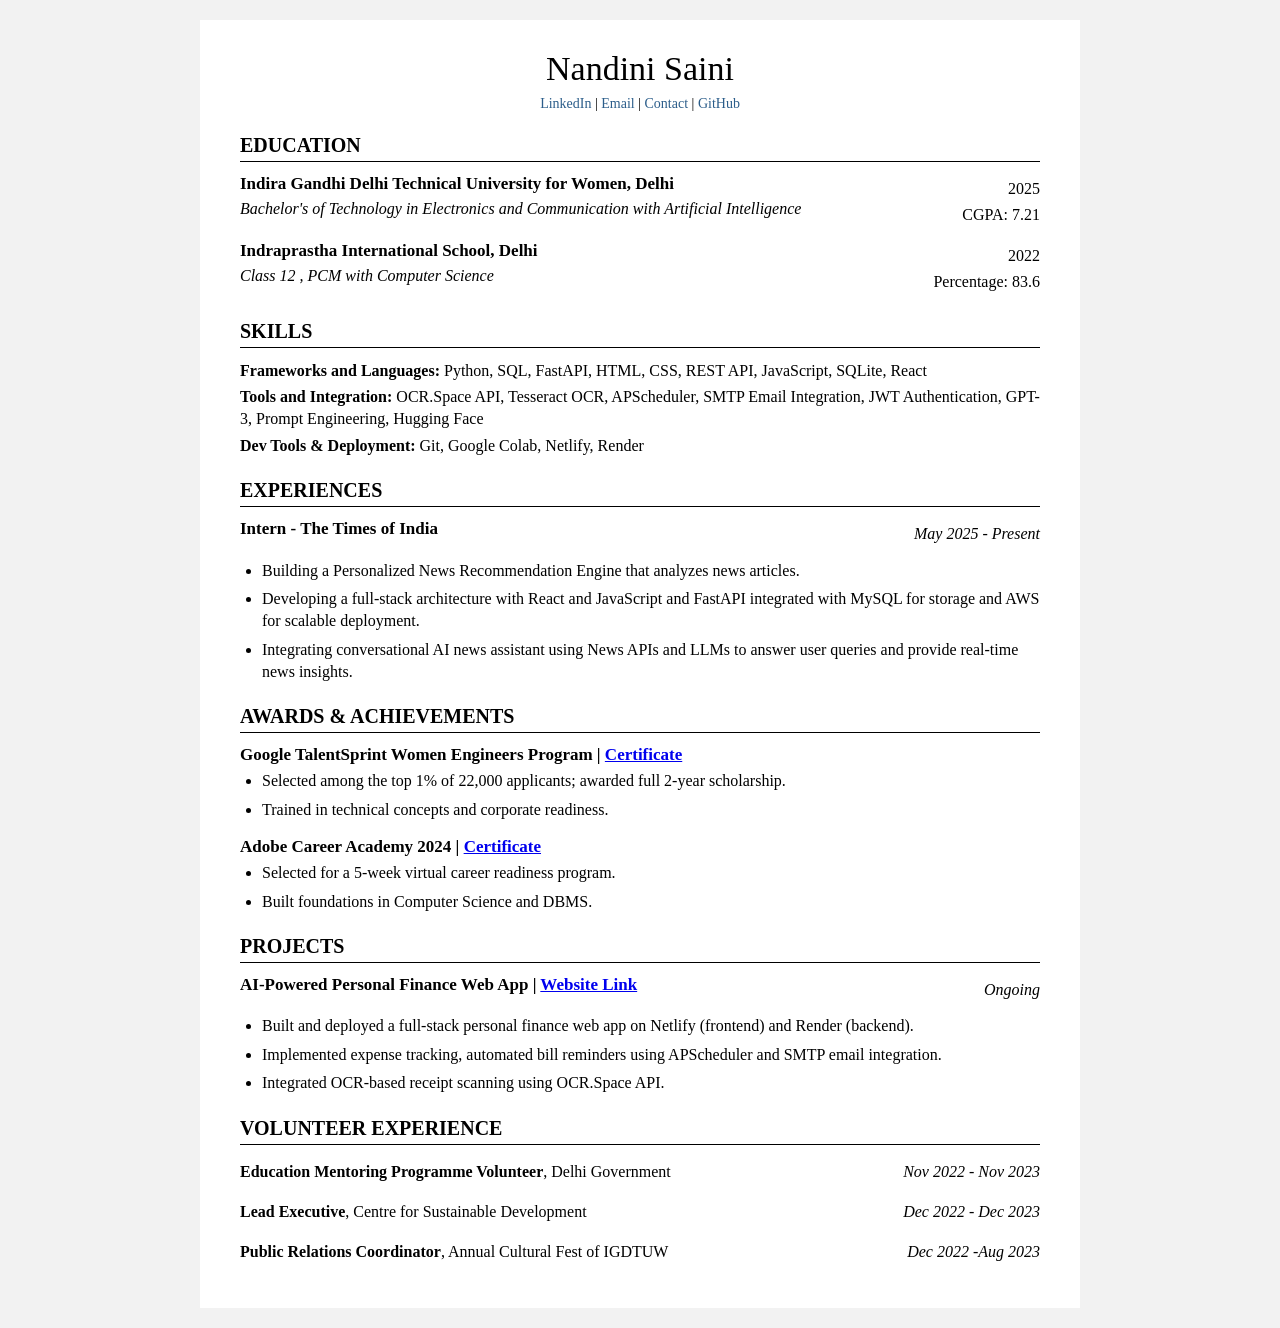
==== index.html @ 5398fb8a "Initial commit" ====
<!doctype html>
<html lang="en">
  <head>
    <meta charset="UTF-8" />
    <meta name="viewport" content="width=device-width, initial-scale=1.0" />
    <title>Resume</title>
    <link rel="stylesheet" href="styles.css" />
  </head>
  <body>
    <div class="resume">
      <header>
        <h1>Nandini Saini</h1>

        <div class="header_line">
          <a href="#">LinkedIn</a> | <a href="#">Email</a> |
          <a href="#">Contact</a> |
          <a href="#">GitHub</a>
        </div>
      </header>

      <section>
        <h2>Education</h2>

        <div class="item">
          <div class="left">
            <h3>Indira Gandhi Delhi Technical University for Women, Delhi</h3>
            <p>
              <i
                >Bachelor's of Technology in Electronics and Communication with
                Artificial Intelligence</i
              >
            </p>
          </div>

          <div class="right">
            <p>2025</p>
            <p>CGPA: 7.21</p>
          </div>
        </div>

        <div class="item">
          <div class="left">
            <h3>Indraprastha International School, Delhi</h3>
            <p><i>Class 12 , PCM with Computer Science</i></p>
          </div>

          <div class="right">
            <p>2022</p>
            <p>Percentage: 83.6</p>
          </div>
        </div>
      </section>

      <section>
        <h2>Skills</h2>

        <p>
          <b>Frameworks and Languages:</b>
          Python, SQL, FastAPI, HTML, CSS, REST API, JavaScript, SQLite, React
        </p>

        <p>
          <b>Tools and Integration:</b>
          OCR.Space API, Tesseract OCR, APScheduler, SMTP Email Integration, JWT
          Authentication, GPT-3, Prompt Engineering, Hugging Face
        </p>

        <p>
          <b>Dev Tools & Deployment:</b>
          Git, Google Colab, Netlify, Render
        </p>
      </section>

      <section>
        <h2>Experiences</h2>

        <div class="item">
          <div class="left">
            <h3>Intern - The Times of India</h3>
          </div>

          <div class="right">
            <p><i>May 2025 - Present</i></p>
          </div>
        </div>

        <ul>
          <li>
            Building a Personalized News Recommendation Engine that analyzes
            news articles.
          </li>

          <li>
            Developing a full-stack architecture with React and JavaScript and
            FastAPI integrated with MySQL for storage and AWS for scalable
            deployment.
          </li>

          <li>
            Integrating conversational AI news assistant using News APIs and
            LLMs to answer user queries and provide real-time news insights.
          </li>
        </ul>
      </section>

      <section>
        <h2>Awards & Achievements</h2>

        <h3>
          Google TalentSprint Women Engineers Program |
          <a href="#">Certificate</a>
        </h3>

        <ul>
          <li>
            Selected among the top 1% of 22,000 applicants; awarded full 2-year
            scholarship.
          </li>

          <li>Trained in technical concepts and corporate readiness.</li>
        </ul>

        <h3>
          Adobe Career Academy 2024 |
          <a href="#">Certificate</a>
        </h3>

        <ul>
          <li>Selected for a 5-week virtual career readiness program.</li>

          <li>Built foundations in Computer Science and DBMS.</li>
        </ul>
      </section>

      <section>
        <h2>Projects</h2>

        <div class="item">
          <div class="left">
            <h3>
              AI-Powered Personal Finance Web App |
              <a href="#">Website Link</a>
            </h3>
          </div>

          <div class="right">
            <p><i>Ongoing</i></p>
          </div>
        </div>

        <ul>
          <li>
            Built and deployed a full-stack personal finance web app on Netlify
            (frontend) and Render (backend).
          </li>

          <li>
            Implemented expense tracking, automated bill reminders using
            APScheduler and SMTP email integration.
          </li>

          <li>Integrated OCR-based receipt scanning using OCR.Space API.</li>
        </ul>
      </section>

      <section>
        <h2>Volunteer Experience</h2>

        <div class="item">
          <div class="left">
            <p>
              <b>Education Mentoring Programme Volunteer</b>, Delhi Government
            </p>
          </div>

          <div class="right">
            <p><i>Nov 2022 - Nov 2023</i></p>
          </div>
        </div>

        <div class="item">
          <div class="left">
            <p><b>Lead Executive</b>, Centre for Sustainable Development</p>
          </div>

          <div class="right">
            <p><i>Dec 2022 - Dec 2023</i></p>
          </div>
        </div>

        <div class="item">
          <div class="left">
            <p>
              <b>Public Relations Coordinator</b>, Annual Cultural Fest of
              IGDTUW
            </p>
          </div>

          <div class="right">
            <p><i>Dec 2022 -Aug 2023</i></p>
          </div>
        </div>
      </section>
    </div>
  </body>
</html>
---- styles.css ----
body {
  margin: 0;
  padding: 20px;
  background: #f2f2f2;
  font-family: "Times New Roman", serif;
}

.resume {
  width: 800px;
  margin: auto;
  background: white;
  padding: 30px 40px;
  color: #000;
}

header {
  text-align: center;
  margin-bottom: 20px;
}

header h1 {
  margin: 0;
  font-size: 34px;
  font-weight: normal;
}

.header_line {
  margin-top: 8px;
  font-size: 14px;
}

.header_line a {
  text-decoration: none;
  color: #2b5d8a;
}

section {
  margin-top: 22px;
}

section h2 {
  font-size: 20px;
  border-bottom: 1px solid #000;
  padding-bottom: 4px;
  margin-bottom: 12px;
  text-transform: uppercase;
}

.item {
  display: flex;
  justify-content: space-between;
  margin-bottom: 10px;
}

.right {
  text-align: right;
  min-width: 140px;
}

ul {
  margin-top: 5px;
  padding-left: 22px;
}

li {
  margin-bottom: 6px;
  line-height: 1.4;
}

h3 {
  margin: 0;
  font-size: 17px;
}

p {
  margin: 4px 0;
  line-height: 1.4;
}
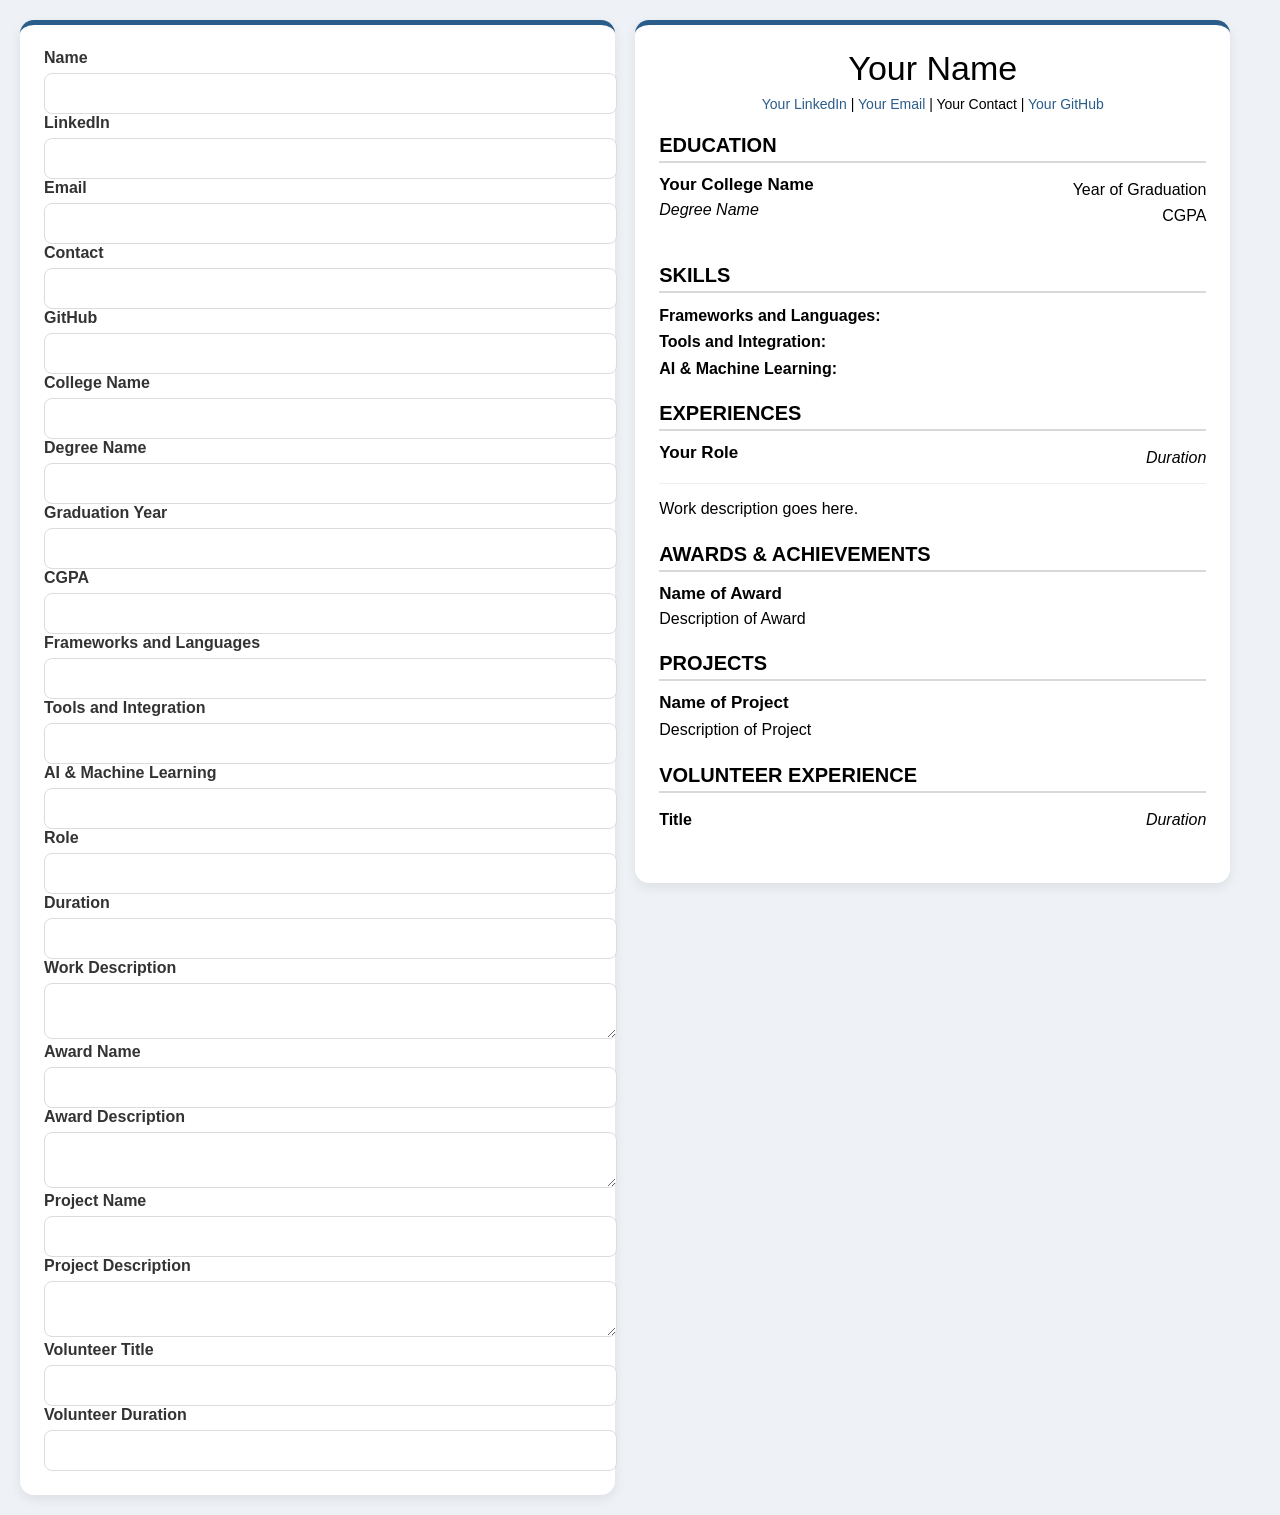
==== commit e248477e: "changed named to index" ====
--- a/index.html
+++ b/index.html
@@ -3,204 +3,251 @@
   <head>
     <meta charset="UTF-8" />
     <meta name="viewport" content="width=device-width, initial-scale=1.0" />
-    <title>Resume</title>
+    <title>Resume Builder</title>
     <link rel="stylesheet" href="styles.css" />
   </head>
   <body>
-    <div class="resume">
-      <header>
-        <h1>Nandini Saini</h1>
-
-        <div class="header_line">
-          <a href="#">LinkedIn</a> | <a href="#">Email</a> |
-          <a href="#">Contact</a> |
-          <a href="#">GitHub</a>
-        </div>
-      </header>
-
-      <section>
-        <h2>Education</h2>
-
-        <div class="item">
-          <div class="left">
-            <h3>Indira Gandhi Delhi Technical University for Women, Delhi</h3>
-            <p>
-              <i
-                >Bachelor's of Technology in Electronics and Communication with
-                Artificial Intelligence</i
-              >
-            </p>
-          </div>
-
-          <div class="right">
-            <p>2025</p>
-            <p>CGPA: 7.21</p>
-          </div>
-        </div>
-
-        <div class="item">
-          <div class="left">
-            <h3>Indraprastha International School, Delhi</h3>
-            <p><i>Class 12 , PCM with Computer Science</i></p>
-          </div>
-
-          <div class="right">
-            <p>2022</p>
-            <p>Percentage: 83.6</p>
-          </div>
-        </div>
-      </section>
-
-      <section>
-        <h2>Skills</h2>
-
-        <p>
-          <b>Frameworks and Languages:</b>
-          Python, SQL, FastAPI, HTML, CSS, REST API, JavaScript, SQLite, React
-        </p>
-
-        <p>
-          <b>Tools and Integration:</b>
-          OCR.Space API, Tesseract OCR, APScheduler, SMTP Email Integration, JWT
-          Authentication, GPT-3, Prompt Engineering, Hugging Face
-        </p>
-
-        <p>
-          <b>Dev Tools & Deployment:</b>
-          Git, Google Colab, Netlify, Render
-        </p>
-      </section>
-
-      <section>
-        <h2>Experiences</h2>
-
-        <div class="item">
-          <div class="left">
-            <h3>Intern - The Times of India</h3>
-          </div>
-
-          <div class="right">
-            <p><i>May 2025 - Present</i></p>
-          </div>
-        </div>
-
-        <ul>
-          <li>
-            Building a Personalized News Recommendation Engine that analyzes
-            news articles.
-          </li>
-
-          <li>
-            Developing a full-stack architecture with React and JavaScript and
-            FastAPI integrated with MySQL for storage and AWS for scalable
-            deployment.
-          </li>
-
-          <li>
-            Integrating conversational AI news assistant using News APIs and
-            LLMs to answer user queries and provide real-time news insights.
-          </li>
-        </ul>
-      </section>
-
-      <section>
-        <h2>Awards & Achievements</h2>
-
-        <h3>
-          Google TalentSprint Women Engineers Program |
-          <a href="#">Certificate</a>
-        </h3>
-
-        <ul>
-          <li>
-            Selected among the top 1% of 22,000 applicants; awarded full 2-year
-            scholarship.
-          </li>
-
-          <li>Trained in technical concepts and corporate readiness.</li>
-        </ul>
-
-        <h3>
-          Adobe Career Academy 2024 |
-          <a href="#">Certificate</a>
-        </h3>
-
-        <ul>
-          <li>Selected for a 5-week virtual career readiness program.</li>
-
-          <li>Built foundations in Computer Science and DBMS.</li>
-        </ul>
-      </section>
-
-      <section>
-        <h2>Projects</h2>
-
-        <div class="item">
-          <div class="left">
-            <h3>
-              AI-Powered Personal Finance Web App |
-              <a href="#">Website Link</a>
-            </h3>
-          </div>
-
-          <div class="right">
-            <p><i>Ongoing</i></p>
-          </div>
-        </div>
-
-        <ul>
-          <li>
-            Built and deployed a full-stack personal finance web app on Netlify
-            (frontend) and Render (backend).
-          </li>
-
-          <li>
-            Implemented expense tracking, automated bill reminders using
-            APScheduler and SMTP email integration.
-          </li>
-
-          <li>Integrated OCR-based receipt scanning using OCR.Space API.</li>
-        </ul>
-      </section>
-
-      <section>
-        <h2>Volunteer Experience</h2>
-
-        <div class="item">
-          <div class="left">
-            <p>
-              <b>Education Mentoring Programme Volunteer</b>, Delhi Government
-            </p>
-          </div>
-
-          <div class="right">
-            <p><i>Nov 2022 - Nov 2023</i></p>
-          </div>
-        </div>
-
-        <div class="item">
-          <div class="left">
-            <p><b>Lead Executive</b>, Centre for Sustainable Development</p>
-          </div>
-
-          <div class="right">
-            <p><i>Dec 2022 - Dec 2023</i></p>
-          </div>
-        </div>
-
-        <div class="item">
-          <div class="left">
-            <p>
-              <b>Public Relations Coordinator</b>, Annual Cultural Fest of
-              IGDTUW
-            </p>
-          </div>
-
-          <div class="right">
-            <p><i>Dec 2022 -Aug 2023</i></p>
-          </div>
-        </div>
-      </section>
+    <div class="container">
+      <div class="form-section">
+        <label for="nameInput">Name</label>
+        <input type="text" id="nameInput" name="name" />
+
+        <label for="linkedInInput">LinkedIn</label>
+        <input type="text" id="linkedInInput" name="linkedin" />
+
+        <label for="emailInput">Email</label>
+        <input type="email" id="emailInput" name="email" />
+
+        <label for="contactInput">Contact</label>
+        <input type="text" id="contactInput" name="contact" />
+
+        <label for="githubInput">GitHub</label>
+        <input type="text" id="githubInput" name="github" />
+
+        <label for="collegeInput">College Name</label>
+        <input type="text" id="collegeInput" name="college" />
+
+        <label for="degreeInput">Degree Name</label>
+        <input type="text" id="degreeInput" name="degree" />
+
+        <label for="gradYearInput">Graduation Year</label>
+        <input type="text" id="gradYearInput" name="gradYear" />
+
+        <label for="cgpaInput">CGPA</label>
+        <input type="text" id="cgpaInput" name="cgpa" />
+
+        <label for="languagesInput">Frameworks and Languages</label>
+        <input type="text" id="languagesInput" name="languages" />
+
+        <label for="toolsInput">Tools and Integration</label>
+        <input type="text" id="toolsInput" name="tools" />
+
+        <label for="aiInput">AI & Machine Learning</label>
+        <input type="text" id="aiInput" name="ai" />
+
+        <label for="roleInput">Role</label>
+        <input type="text" id="roleInput" name="role" />
+
+        <label for="durationInput">Duration</label>
+        <input type="text" id="durationInput" name="duration" />
+
+        <label for="descriptionInput">Work Description</label>
+        <textarea id="descriptionInput" name="description"></textarea>
+
+        <label for="awardInput">Award Name</label>
+        <input type="text" id="awardInput" name="award" />
+
+        <label for="awardDescriptionInput">Award Description</label>
+        <textarea id="awardDescriptionInput" name="awardDescription"></textarea>
+
+        <label for="projectInput">Project Name</label>
+        <input type="text" id="projectInput" name="project" />
+
+        <label for="projectDescriptionInput">Project Description</label>
+        <textarea
+          id="projectDescriptionInput"
+          name="projectDescription"
+        ></textarea>
+
+        <label for="volunteerInput">Volunteer Title</label>
+        <input type="text" id="volunteerInput" name="volunteer" />
+
+        <label for="volunteerDurationInput">Volunteer Duration</label>
+        <input
+          type="text"
+          id="volunteerDurationInput"
+          name="volunteerDuration"
+        />
+      </div>
+
+      <div class="resume-preview">
+        <header>
+          <h1 id="previewName">Your Name</h1>
+          <div class="header_line">
+            <a id="previewLinkedIn" href="#">Your LinkedIn</a> |
+            <a id="previewEmail" href="#">Your Email</a> |
+            <span id="previewContact">Your Contact</span> |
+            <a id="previewGitHub" href="#">Your GitHub</a>
+          </div>
+        </header>
+
+        <section id="educationSection">
+          <h2>Education</h2>
+          <div class="item">
+            <div class="left">
+              <h3 id="previewCollege">Your College Name</h3>
+              <p><i id="previewDegree">Degree Name</i></p>
+            </div>
+            <div class="right">
+              <p id="previewGradYear">Year of Graduation</p>
+              <p id="previewCgpa">CGPA</p>
+            </div>
+          </div>
+        </section>
+
+        <section id="skillsSection">
+          <h2>Skills</h2>
+          <p>
+            <b>Frameworks and Languages: </b><span id="previewLanguages"></span>
+          </p>
+          <p><b>Tools and Integration: </b><span id="previewTools"></span></p>
+          <p><b>AI & Machine Learning: </b><span id="previewAI"></span></p>
+        </section>
+
+        <section id="experienceSection">
+          <h2>Experiences</h2>
+          <div class="item">
+            <div class="left">
+              <h3 id="previewRole">Your Role</h3>
+            </div>
+            <div class="right">
+              <p><i id="previewDuration">Duration</i></p>
+            </div>
+          </div>
+          <p id="previewDescription">Work description goes here.</p>
+        </section>
+
+        <section id="awardsSection">
+          <h2>Awards & Achievements</h2>
+          <h3 id="previewAward">Name of Award</h3>
+          <p id="previewAwardDescription">Description of Award</p>
+        </section>
+
+        <section id="projectsSection">
+          <h2>Projects</h2>
+          <h3 id="previewProject">Name of Project</h3>
+          <p id="previewProjectDescription">Description of Project</p>
+        </section>
+
+        <section id="volunteerSection">
+          <h2>Volunteer Experience</h2>
+          <div class="item">
+            <div class="left">
+              <p><b id="previewVolunteer">Title</b></p>
+            </div>
+            <div class="right">
+              <p><i id="previewVolunteerDuration">Duration</i></p>
+            </div>
+          </div>
+        </section>
+      </div>
     </div>
+
+    <script>
+      const fields = [
+        "name",
+        "linkedIn",
+        "email",
+        "contact",
+        "github",
+        "college",
+        "degree",
+        "gradYear",
+        "cgpa",
+        "languages",
+        "tools",
+        "ai",
+        "role",
+        "duration",
+        "description",
+        "award",
+        "awardDescription",
+        "project",
+        "projectDescription",
+        "volunteer",
+        "volunteerDuration",
+      ];
+
+      fields.forEach((field) => {
+        const input = document.getElementById(field + "Input");
+        if (input) {
+          input.addEventListener("input", updatePreview);
+        }
+      });
+
+      function updatePreview() {
+        const get = (id) => (document.getElementById(id) || {}).value || "";
+
+        document.getElementById("previewName").textContent =
+          get("nameInput") || "Your Name";
+
+        const liEl = document.getElementById("previewLinkedIn");
+        liEl.textContent = get("linkedInInput") || "Your LinkedIn";
+        liEl.href = get("linkedInInput")
+          ? "https://" + get("linkedInInput").replace(/^https?:\/\//, "")
+          : "#";
+
+        const emailEl = document.getElementById("previewEmail");
+        emailEl.textContent = get("emailInput") || "Your Email";
+        emailEl.href = get("emailInput") ? "mailto:" + get("emailInput") : "#";
+
+        document.getElementById("previewContact").textContent =
+          get("contactInput") || "Your Contact";
+
+        const ghEl = document.getElementById("previewGitHub");
+        ghEl.textContent = get("githubInput") || "Your GitHub";
+        ghEl.href = get("githubInput")
+          ? "https://" + get("githubInput").replace(/^https?:\/\//, "")
+          : "#";
+
+        document.getElementById("previewCollege").textContent =
+          get("collegeInput") || "Your College Name";
+        document.getElementById("previewDegree").textContent =
+          get("degreeInput") || "Degree Name";
+        document.getElementById("previewGradYear").textContent =
+          get("gradYearInput") || "Year of Graduation";
+        document.getElementById("previewCgpa").textContent =
+          get("cgpaInput") || "CGPA";
+
+        document.getElementById("previewLanguages").textContent =
+          get("languagesInput");
+        document.getElementById("previewTools").textContent = get("toolsInput");
+        document.getElementById("previewAI").textContent = get("aiInput");
+
+        document.getElementById("previewRole").textContent =
+          get("roleInput") || "Your Role";
+        document.getElementById("previewDuration").textContent =
+          get("durationInput") || "Duration";
+        document.getElementById("previewDescription").textContent =
+          get("descriptionInput") || "Work description goes here.";
+
+        document.getElementById("previewAward").textContent =
+          get("awardInput") || "Name of Award";
+        document.getElementById("previewAwardDescription").textContent =
+          get("awardDescriptionInput") || "Description of Award";
+
+        document.getElementById("previewProject").textContent =
+          get("projectInput") || "Name of Project";
+        document.getElementById("previewProjectDescription").textContent =
+          get("projectDescriptionInput") || "Description of Project";
+
+        document.getElementById("previewVolunteer").textContent =
+          get("volunteerInput") || "Title";
+        document.getElementById("previewVolunteerDuration").textContent =
+          get("volunteerDurationInput") || "Duration";
+      }
+
+      updatePreview();
+    </script>
   </body>
 </html>
--- a/styles.css
+++ b/styles.css
@@ -1,16 +1,49 @@
 body {
+  background: #eef2f7;
+  padding: 20px;
   margin: 0;
-  padding: 20px;
-  background: #f2f2f2;
-  font-family: "Times New Roman", serif;
+  font-family: "Segoe UI", sans-serif;
 }
 
-.resume {
-  width: 800px;
-  margin: auto;
+.container {
+  display: flex;
+  gap: 20px;
+  align-items: flex-start;
+}
+
+.form-section,
+.resume-preview {
+  width: 48%;
   background: white;
-  padding: 30px 40px;
-  color: #000;
+  padding: 24px;
+  border-radius: 14px;
+  box-sizing: border-box;
+  border-top: 5px solid #2b5d8a;
+  box-shadow: 0 4px 12px rgba(0, 0, 0, 0.08);
+}
+
+.resume-preview {
+  position: sticky;
+  top: 20px;
+}
+
+input,
+textarea {
+  width: 100%;
+  padding: 12px;
+  border: 1px solid #dcdcdc;
+  border-radius: 8px;
+  outline: none;
+  transition: 0.2s ease;
+}
+textarea {
+  resize: vertical;
+}
+
+input:focus,
+textarea:focus {
+  border-color: #2b5d8a;
+  box-shadow: 0 0 0 3px rgba(43, 93, 138, 0.15);
 }
 
 header {
@@ -40,7 +73,7 @@
 
 section h2 {
   font-size: 20px;
-  border-bottom: 1px solid #000;
+  border-bottom: 2px solid #d9d9d9;
   padding-bottom: 4px;
   margin-bottom: 12px;
   text-transform: uppercase;
@@ -49,22 +82,10 @@
 .item {
   display: flex;
   justify-content: space-between;
-  margin-bottom: 10px;
-}
-
-.right {
-  text-align: right;
-  min-width: 140px;
-}
-
-ul {
-  margin-top: 5px;
-  padding-left: 22px;
-}
-
-li {
-  margin-bottom: 6px;
-  line-height: 1.4;
+  align-items: flex-start;
+  gap: 20px;
+  margin-bottom: 14px;
+  flex-wrap: nowrap;
 }
 
 h3 {
@@ -76,3 +97,63 @@
   margin: 4px 0;
   line-height: 1.4;
 }
+
+.resume-preview .item {
+  padding-bottom: 10px;
+  border-bottom: 1px solid #eee;
+}
+
+.resume-preview .item:last-child {
+  border-bottom: none;
+}
+
+.left {
+  flex: 1;
+}
+
+.right {
+  text-align: right;
+  min-width: 140px;
+}
+
+#previewDescription,
+#previewProjectDescription {
+  width: 100%;
+  margin-top: 6px;
+}
+button {
+  padding: 12px 18px;
+  background: #2b5d8a;
+  color: white;
+  font-weight: 600;
+  border: none;
+  border-radius: 8px;
+  cursor: pointer;
+  margin-top: 10px;
+  transition: 0.2s ease;
+}
+
+button:hover {
+  transform: translateY(-1px);
+  background: #1f4c73;
+}
+label {
+  display: block;
+  margin-bottom: 6px;
+  font-weight: 600;
+  color: #333;
+}
+* {
+  transition: all 0.2s ease;
+}
+
+@media (max-width: 900px) {
+  .container {
+    flex-direction: column;
+  }
+
+  .form-section,
+  .resume-preview {
+    width: 100%;
+  }
+}
